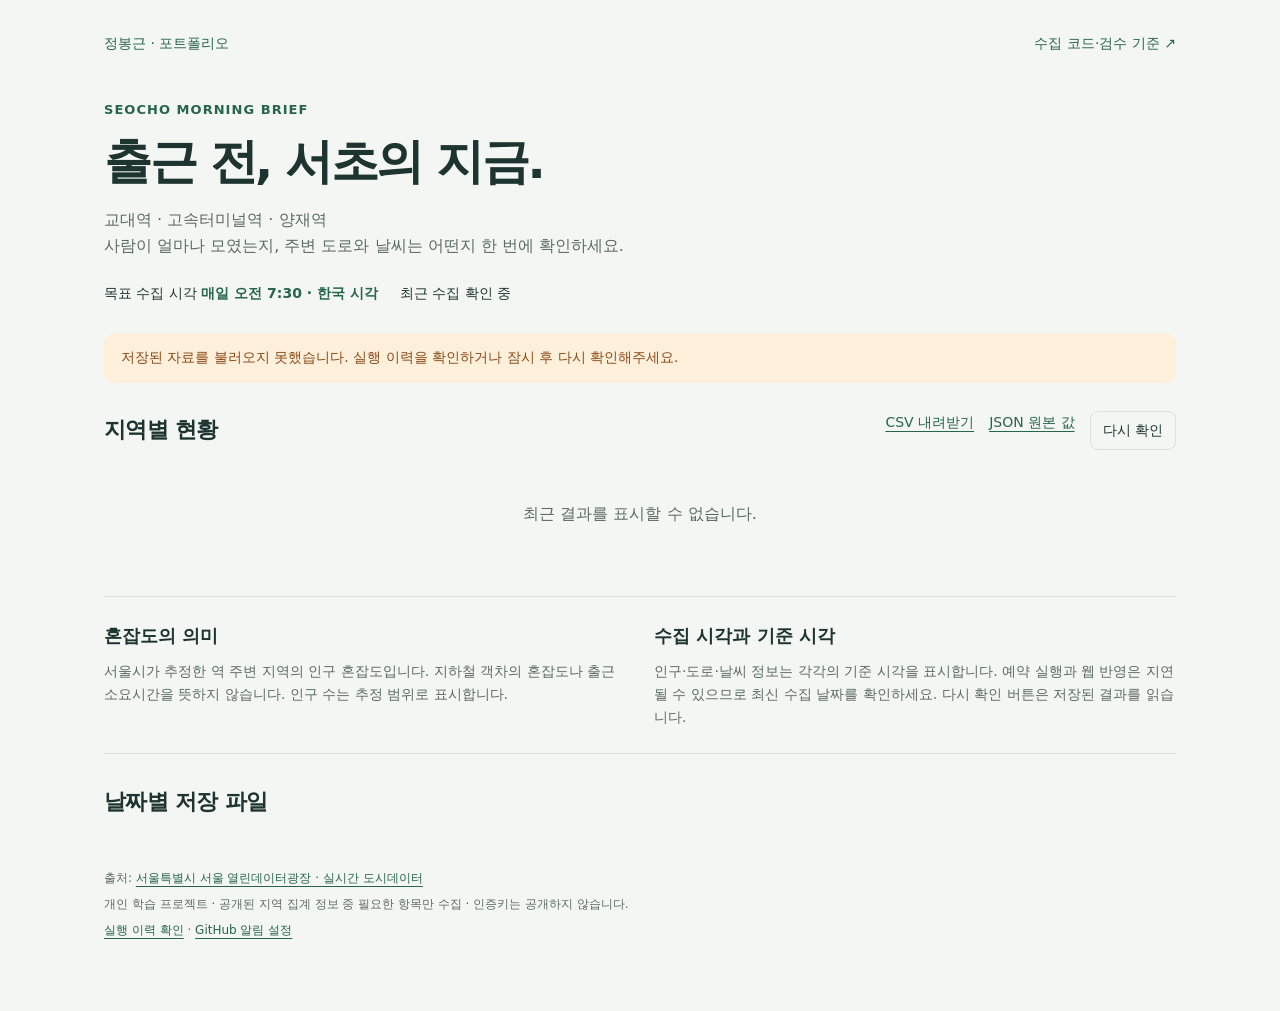
==== docs/projects/seoul-morning-brief/index.html @ 9a8cc5a4 "Add mobile Seocho morning data viewer" ====
<!doctype html>
<html lang="ko">
<head>
  <meta charset="utf-8">
  <meta name="viewport" content="width=device-width,initial-scale=1">
  <meta name="description" content="교대역·고속터미널역·양재역의 혼잡도, 도로 상황, 날씨를 확인하는 서울시 도시데이터 수집 실습">
  <title>서초 아침 도시정보 | 정봉근</title>
  <style>
    :root{color-scheme:light;--bg:#f4f6f3;--ink:#1e3430;--muted:#5b6b63;--line:#d9e2db;--paper:#fff;--green:#26654a;--soft:#e8efe6;--orange:#8a4918;--warning:#fff0dc}
    *{box-sizing:border-box}body{margin:0;background:var(--bg);color:var(--ink);font:16px/1.65 system-ui,-apple-system,"Malgun Gothic",sans-serif}a{color:var(--green);text-underline-offset:4px}button,a:focus-visible{outline-offset:4px}button{font:inherit;cursor:pointer}main{max-width:1120px;margin:auto;padding:32px 24px 64px}.top{display:flex;justify-content:space-between;gap:16px;align-items:center;flex-wrap:wrap;font-size:14px}.top a{text-decoration:none}.eyebrow{font-size:13px;letter-spacing:.08em;font-weight:700;color:var(--green)}header{padding:44px 0 28px}h1{font-size:clamp(30px,5vw,48px);line-height:1.25;letter-spacing:-.05em;margin:10px 0 16px}h2{font-size:22px;letter-spacing:-.03em;margin:0}h3{font-size:18px;margin:0}.intro{color:var(--muted);margin:0;max-width:700px}.meta{display:flex;flex-wrap:wrap;gap:10px 22px;margin:23px 0 0;font-size:14px}.meta strong{color:var(--green)}.notice{padding:13px 17px;background:var(--soft);border-radius:10px;margin:0 0 22px;font-size:14px}.notice.warn{background:var(--warning);color:var(--orange)}.toolbar{display:flex;justify-content:space-between;gap:12px;align-items:center;flex-wrap:wrap;margin:28px 0 16px}.actions{display:flex;gap:15px;flex-wrap:wrap;font-size:14px}.places{display:grid;grid-template-columns:repeat(3,minmax(0,1fr));gap:17px}.place{background:var(--paper);border:1px solid var(--line);border-radius:18px;padding:24px;min-width:0}.place-head{display:flex;justify-content:space-between;align-items:center;gap:8px}.badge{background:var(--soft);color:var(--green);padding:4px 10px;border-radius:20px;font-size:12px;white-space:nowrap}.badge.busy{color:var(--orange);background:var(--warning)}.big{font-size:34px;font-weight:700;letter-spacing:-.05em;margin-top:25px;line-height:1.35}.label{font-size:13px;color:var(--muted)}.sub{font-size:14px;color:var(--muted);margin:5px 0 0}.metrics{display:grid;grid-template-columns:1fr 1fr;gap:16px;padding-top:20px;margin-top:20px;border-top:1px solid var(--line)}.value{font-size:21px;font-weight:650;overflow-wrap:anywhere}.message{font-size:14px;margin:20px 0 0}.times{font-size:12px;color:var(--muted);margin:20px 0 0;padding-top:15px;border-top:1px solid var(--line);list-style:none;padding-left:0}.quality{font-size:13px;color:var(--orange);margin:12px 0 0}.explain{margin-top:34px;padding:24px 0;border-top:1px solid var(--line);border-bottom:1px solid var(--line);display:grid;grid-template-columns:1fr 1fr;gap:28px}.explain p{font-size:14px;color:var(--muted);margin:9px 0 0}.history{margin-top:30px}.history-list{display:flex;gap:12px;flex-wrap:wrap;font-size:14px;margin-top:14px}.history-list a{padding:7px 12px;border:1px solid var(--line);border-radius:8px;background:var(--paper)}footer{font-size:12px;color:var(--muted);margin-top:35px}footer p{margin:6px 0}.loading{grid-column:1/-1;padding:35px;text-align:center;color:var(--muted)}.error-card{color:var(--orange);margin-top:24px;font-size:14px}button{background:transparent;border:1px solid var(--line);border-radius:8px;padding:7px 12px;color:var(--ink)}
    @media(max-width:850px){.places{grid-template-columns:1fr}.place{padding:22px}.big{margin-top:15px}.explain{grid-template-columns:1fr;gap:20px}.metrics{grid-template-columns:repeat(3,1fr)}}@media(max-width:430px){main{padding:22px 16px 45px}header{padding-top:32px}.metrics{grid-template-columns:1fr 1fr}.toolbar{align-items:flex-start;flex-direction:column}.place-head{flex-wrap:wrap}}
  </style>
</head>
<body>
<main>
  <nav class="top" aria-label="관련 페이지"><a href="../../">정봉근 · 포트폴리오</a><a href="https://github.com/geunjb-git/geunjb-git/tree/main/projects/seoul-morning-brief">수집 코드·검수 기준 ↗</a></nav>
  <header>
    <div class="eyebrow">SEOCHO MORNING BRIEF</div>
    <h1>출근 전, 서초의 지금.</h1>
    <p class="intro">교대역 · 고속터미널역 · 양재역<br>사람이 얼마나 모였는지, 주변 도로와 날씨는 어떤지 한 번에 확인하세요.</p>
    <div class="meta"><span>목표 수집 시각 <strong>매일 오전 7:30 · 한국 시각</strong></span><span id="collected">최근 수집 확인 중</span></div>
  </header>
  <div id="notice" class="notice" role="status" aria-live="polite">저장소의 최신 수집 결과를 읽고 있습니다.</div>
  <div class="toolbar"><h2>지역별 현황</h2><div class="actions"><a id="csv" href="data/latest.csv">CSV 내려받기</a><a id="json" href="data/latest.json">JSON 원본 값</a><button id="reload" type="button">다시 확인</button></div></div>
  <section id="places" class="places" aria-label="지역별 도시정보"><div class="loading">데이터를 불러오는 중입니다.</div></section>
  <section class="explain" aria-label="정보를 읽는 방법">
    <div><h3>혼잡도의 의미</h3><p>서울시가 추정한 역 주변 지역의 인구 혼잡도입니다. 지하철 객차의 혼잡도나 출근 소요시간을 뜻하지 않습니다. 인구 수는 추정 범위로 표시합니다.</p></div>
    <div><h3>수집 시각과 기준 시각</h3><p>인구·도로·날씨 정보는 각각의 기준 시각을 표시합니다. 예약 실행과 웹 반영은 지연될 수 있으므로 최신 수집 날짜를 확인하세요. 다시 확인 버튼은 저장된 결과를 읽습니다.</p></div>
  </section>
  <section class="history"><h2>날짜별 저장 파일</h2><div id="history" class="history-list"></div></section>
  <footer><p>출처: <a href="https://data.seoul.go.kr/dataList/OA-21285/A/1/datasetView.do">서울특별시 서울 열린데이터광장 · 실시간 도시데이터</a></p><p>개인 학습 프로젝트 · 공개된 지역 집계 정보 중 필요한 항목만 수집 · 인증키는 공개하지 않습니다.</p><p><a href="https://github.com/geunjb-git/geunjb-git/actions/workflows/seoul-morning.yml">실행 이력 확인</a> · <a href="https://github.com/settings/notifications">GitHub 알림 설정</a></p></footer>
</main>
<script>
(() => {
  'use strict';
  // 예약 작업이 저장한 최신 데이터는 GitHub 원본에서 읽어 Pages 재배포 지연과 구분합니다.
  const remote = 'https://raw.githubusercontent.com/geunjb-git/geunjb-git/main/docs/projects/seoul-morning-brief/data/';
  const publicView = location.hostname.endsWith('github.io');
  const base = publicView ? remote : './data/';
  const $ = id => document.getElementById(id);
  const fmt = n => n === null || n === undefined ? '정보 없음' : Number(n).toLocaleString('ko-KR');
  const esc = s => String(s ?? '').replace(/[&<>"']/g, c => ({'&':'&amp;','<':'&lt;','>':'&gt;','"':'&quot;',"'":'&#39;'}[c]));
  const shortTime = s => s ? s.replace('T',' ').replace(/\+09:00$/, '') : '정보 없음';
  const unit = (n,u) => n === null || n === undefined ? '정보 없음' : fmt(n)+u;
  async function read(file) {
    const response = await fetch(base+file+'?t='+Date.now(), {cache:'no-store'});
    if (!response.ok) throw new Error('저장된 자료를 읽지 못했습니다.');
    return response.json();
  }
  function card(row) {
    const busy = ['붐빔','약간 붐빔'].includes(row.congestion);
    return `<article class="place"><div class="place-head"><h3>${esc(row.area_name)}</h3><span class="badge${busy?' busy':''}">${esc(row.congestion || '혼잡도 없음')}</span></div><div class="big">${fmt(row.population_min)}–${fmt(row.population_max)}<span class="label"> 명</span></div><p class="sub">지역 내 추정 인구 범위</p><div class="metrics"><div><div class="label">주변 도로</div><div class="value">${esc(row.traffic_status || '정보 없음')}</div><div class="sub">${unit(row.traffic_speed_kmh,' km/h')}</div></div><div><div class="label">기온</div><div class="value">${unit(row.temperature_c,'℃')}</div><div class="sub">습도 ${unit(row.humidity_pct,'%')}</div></div><div><div class="label">비·눈</div><div class="value">${esc(row.precipitation_type || '정보 없음')}</div></div><div><div class="label">초미세먼지</div><div class="value">${esc(row.pm25_status || '정보 없음')}</div><div class="sub">${unit(row.pm25,' ㎍/㎥')}</div></div></div><p class="message">${esc(row.congestion_message || '')}</p><p class="sub">${esc(row.precipitation_message || '')}</p><ul class="times"><li>인구 기준 · ${esc(row.population_time || '정보 없음')}</li><li>도로 기준 · ${esc(row.traffic_time || '정보 없음')}</li><li>날씨 기준 · ${esc(row.weather_time || '정보 없음')}</li></ul>${row.quality_notes.length?'<p class="quality">확인 필요 · '+row.quality_notes.map(esc).join(' / ')+'</p>':''}</article>`;
  }
  async function load() {
    $('reload').disabled = true;
    try {
      const [data, status, archive] = await Promise.all([read('latest.json'),read('status.json'),read('archive.json')]);
      $('collected').textContent = '최근 수집 · '+shortTime(data.collected_at);
      const today = new Intl.DateTimeFormat('en-CA',{timeZone:'Asia/Seoul',year:'numeric',month:'2-digit',day:'2-digit'}).format(new Date());
      const day = data.collected_at.slice(0,10);
      const mode = data.run_mode === 'scheduled' ? '예약 수집' : '수동 시험 수집';
      const messages = [`${mode} · ${data.records.length}/${data.expected_areas.length}개 지역`];
      let warning = false;
      if (status.status !== 'success') {messages.push('최근 실행에서 일부 또는 전체 수집 실패 · 아래 기준 시각 확인');warning=true;}
      if (day !== today) {messages.push('오늘 수집한 정보가 아닙니다.');warning=true;}
      if (data.records.some(r => r.quality_notes.length)) {messages.push('일부 항목의 기준 시각·누락 확인 필요');warning=true;}
      $('notice').textContent = messages.join(' / ');
      $('notice').className = 'notice'+(warning?' warn':'');
      $('places').innerHTML = data.expected_areas.map(area => {
        const row = data.records.find(r => r.area_code===area.code);
        if (row) return card(row);
        const error=data.errors.find(e=>e.area===area.name);
        return '<article class="place"><h3>'+esc(area.name)+'</h3><p class="error-card">'+esc(error?.reason || '이 지역의 정보가 없습니다.')+'</p></article>';
      }).join('');
      $('csv').href=base+'latest.csv';$('json').href=base+'latest.json';
      $('history').innerHTML=archive.days.slice(0,14).map(day=>'<a href="'+base+esc(day.csv)+'">'+esc(day.date)+' CSV</a>').join('') || '아직 저장된 날짜가 없습니다.';
    } catch (_) {
      $('notice').textContent='저장된 자료를 불러오지 못했습니다. 실행 이력을 확인하거나 잠시 후 다시 확인해주세요.';
      $('notice').className='notice warn';$('places').innerHTML='<div class="loading">최근 결과를 표시할 수 없습니다.</div>';
    } finally {$('reload').disabled=false;}
  }
  $('reload').addEventListener('click',load);
  load();
})();
</script>
</body>
</html>
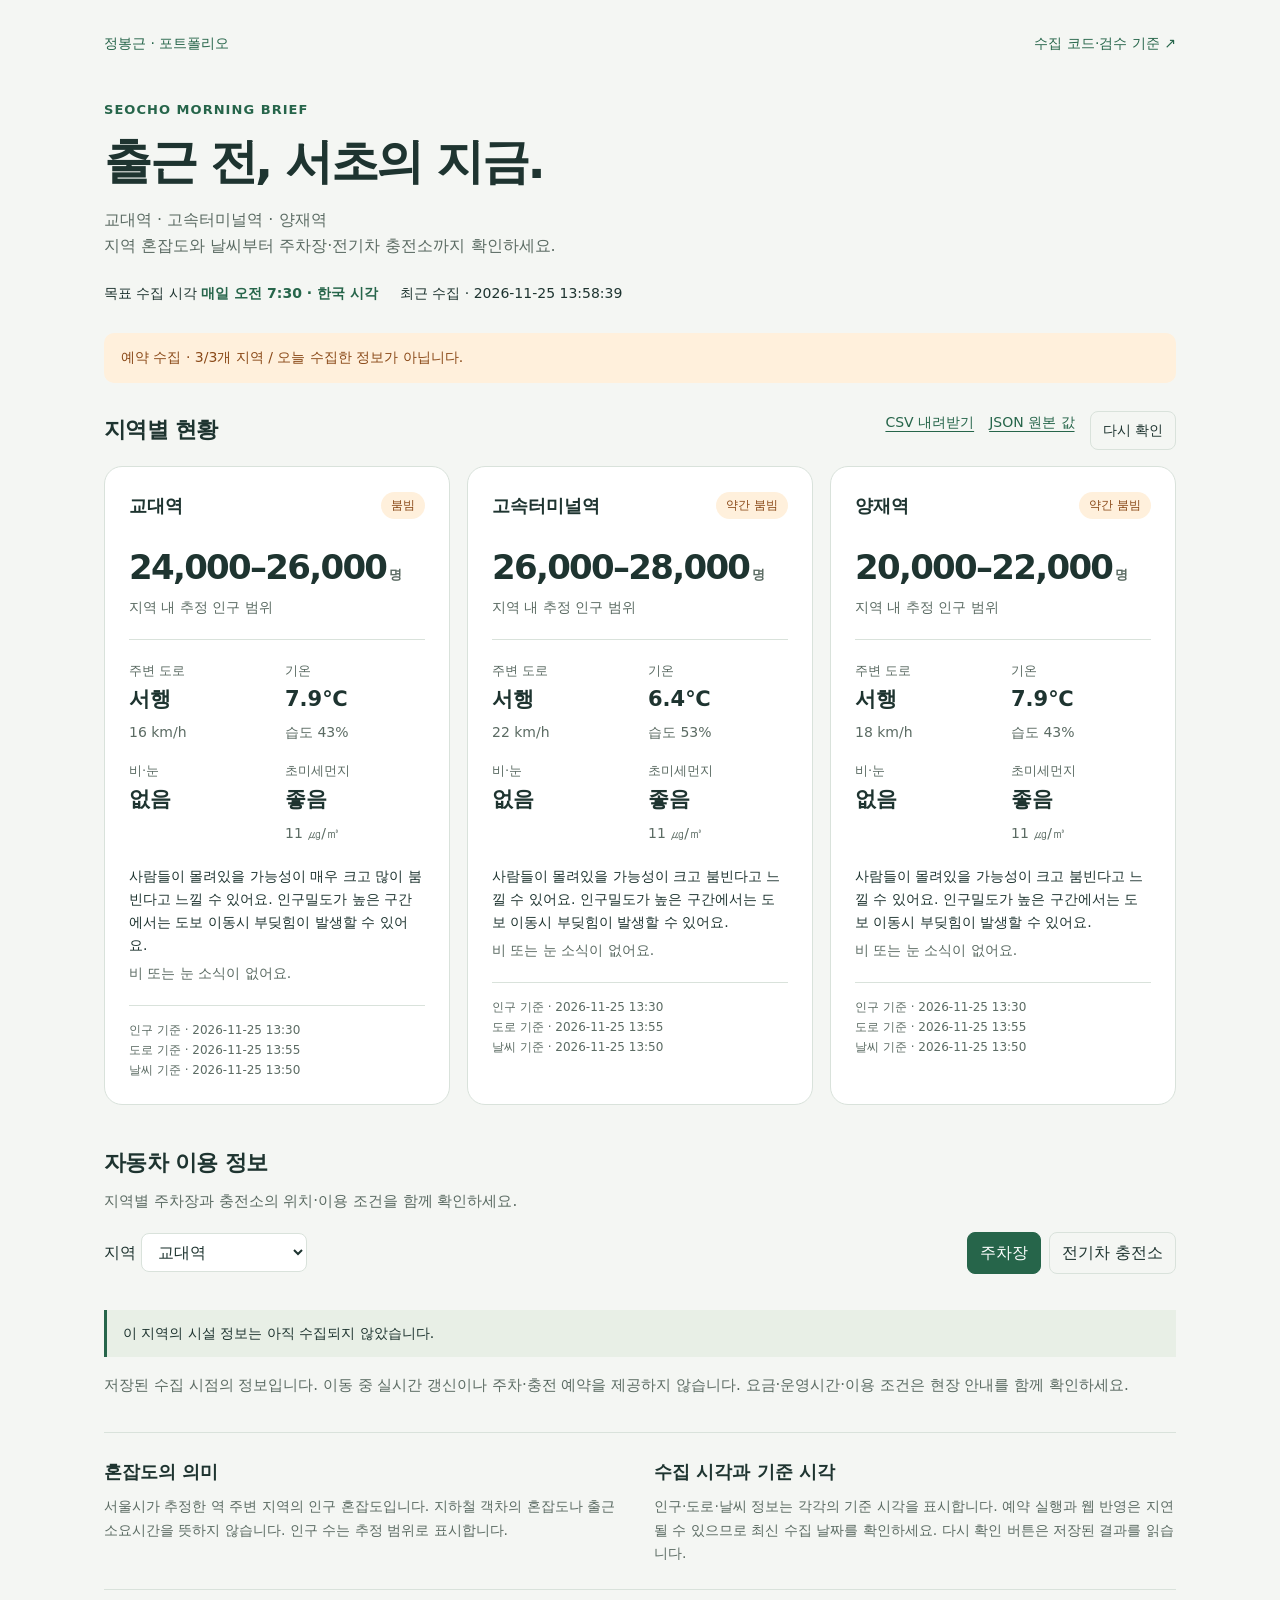
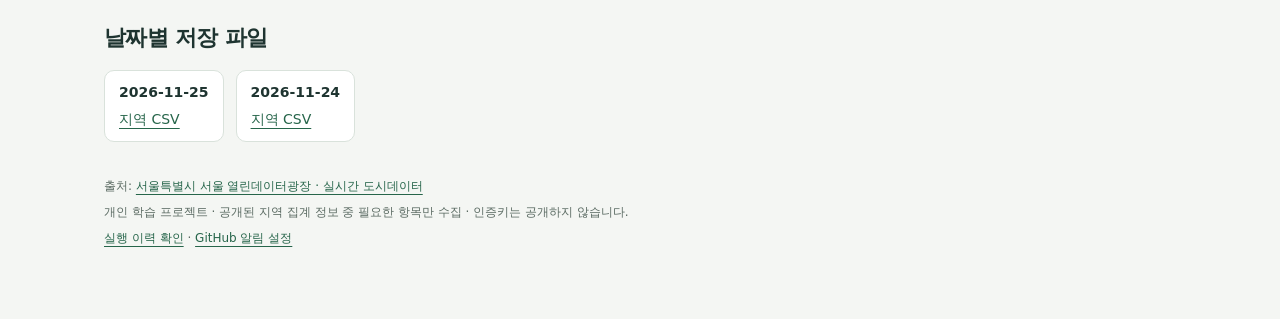
==== commit 732caef7: "feat: show parking and EV charging conditions" ====
--- a/docs/projects/seoul-morning-brief/index.html
+++ b/docs/projects/seoul-morning-brief/index.html
@@ -9,6 +9,7 @@
     :root{color-scheme:light;--bg:#f4f6f3;--ink:#1e3430;--muted:#5b6b63;--line:#d9e2db;--paper:#fff;--green:#26654a;--soft:#e8efe6;--orange:#8a4918;--warning:#fff0dc}
     *{box-sizing:border-box}body{margin:0;background:var(--bg);color:var(--ink);font:16px/1.65 system-ui,-apple-system,"Malgun Gothic",sans-serif}a{color:var(--green);text-underline-offset:4px}button,a:focus-visible{outline-offset:4px}button{font:inherit;cursor:pointer}main{max-width:1120px;margin:auto;padding:32px 24px 64px}.top{display:flex;justify-content:space-between;gap:16px;align-items:center;flex-wrap:wrap;font-size:14px}.top a{text-decoration:none}.eyebrow{font-size:13px;letter-spacing:.08em;font-weight:700;color:var(--green)}header{padding:44px 0 28px}h1{font-size:clamp(30px,5vw,48px);line-height:1.25;letter-spacing:-.05em;margin:10px 0 16px}h2{font-size:22px;letter-spacing:-.03em;margin:0}h3{font-size:18px;margin:0}.intro{color:var(--muted);margin:0;max-width:700px}.meta{display:flex;flex-wrap:wrap;gap:10px 22px;margin:23px 0 0;font-size:14px}.meta strong{color:var(--green)}.notice{padding:13px 17px;background:var(--soft);border-radius:10px;margin:0 0 22px;font-size:14px}.notice.warn{background:var(--warning);color:var(--orange)}.toolbar{display:flex;justify-content:space-between;gap:12px;align-items:center;flex-wrap:wrap;margin:28px 0 16px}.actions{display:flex;gap:15px;flex-wrap:wrap;font-size:14px}.places{display:grid;grid-template-columns:repeat(3,minmax(0,1fr));gap:17px}.place{background:var(--paper);border:1px solid var(--line);border-radius:18px;padding:24px;min-width:0}.place-head{display:flex;justify-content:space-between;align-items:center;gap:8px}.badge{background:var(--soft);color:var(--green);padding:4px 10px;border-radius:20px;font-size:12px;white-space:nowrap}.badge.busy{color:var(--orange);background:var(--warning)}.big{font-size:34px;font-weight:700;letter-spacing:-.05em;margin-top:25px;line-height:1.35}.label{font-size:13px;color:var(--muted)}.sub{font-size:14px;color:var(--muted);margin:5px 0 0}.metrics{display:grid;grid-template-columns:1fr 1fr;gap:16px;padding-top:20px;margin-top:20px;border-top:1px solid var(--line)}.value{font-size:21px;font-weight:650;overflow-wrap:anywhere}.message{font-size:14px;margin:20px 0 0}.times{font-size:12px;color:var(--muted);margin:20px 0 0;padding-top:15px;border-top:1px solid var(--line);list-style:none;padding-left:0}.quality{font-size:13px;color:var(--orange);margin:12px 0 0}.explain{margin-top:34px;padding:24px 0;border-top:1px solid var(--line);border-bottom:1px solid var(--line);display:grid;grid-template-columns:1fr 1fr;gap:28px}.explain p{font-size:14px;color:var(--muted);margin:9px 0 0}.history{margin-top:30px}.history-list{display:flex;gap:12px;flex-wrap:wrap;font-size:14px;margin-top:14px}.history-list a{padding:7px 12px;border:1px solid var(--line);border-radius:8px;background:var(--paper)}footer{font-size:12px;color:var(--muted);margin-top:35px}footer p{margin:6px 0}.loading{grid-column:1/-1;padding:35px;text-align:center;color:var(--muted)}.error-card{color:var(--orange);margin-top:24px;font-size:14px}button{background:transparent;border:1px solid var(--line);border-radius:8px;padding:7px 12px;color:var(--ink)}
     @media(max-width:850px){.places{grid-template-columns:1fr}.place{padding:22px}.big{margin-top:15px}.explain{grid-template-columns:1fr;gap:20px}.metrics{grid-template-columns:repeat(3,1fr)}}@media(max-width:430px){main{padding:22px 16px 45px}header{padding-top:32px}.metrics{grid-template-columns:1fr 1fr}.toolbar{align-items:flex-start;flex-direction:column}.place-head{flex-wrap:wrap}}
+    .facilities{margin-top:40px}.section-intro{color:var(--muted);margin:7px 0 18px;font-size:15px}.facility-controls{display:flex;justify-content:space-between;gap:18px;align-items:center;flex-wrap:wrap;margin:18px 0}select{font:inherit;padding:8px 36px 8px 12px;border:1px solid var(--line);border-radius:8px;background:var(--paper);color:var(--ink)}.tabs{display:flex;gap:8px}.tabs button[aria-selected="true"]{background:var(--green);color:white;border-color:var(--green)}.facility-stats{display:grid;grid-template-columns:repeat(3,minmax(0,1fr));gap:12px;margin:18px 0}.stat{background:var(--soft);border-radius:12px;padding:14px 18px}.stat strong{font-size:24px;display:block}.stat span{font-size:14px;color:var(--muted)}.facility-list{display:grid;grid-template-columns:repeat(2,minmax(0,1fr));gap:16px}.facility{background:var(--paper);border:1px solid var(--line);border-radius:14px;padding:20px;min-width:0}.facility h3{line-height:1.4}.facility p{font-size:14px;margin:8px 0}.facility .address{color:var(--muted);min-height:24px}.facility-detail{display:grid;grid-template-columns:1fr 1fr;gap:12px;margin:16px 0}.facility-detail dt{font-size:14px;color:var(--muted)}.facility-detail dd{margin:2px 0 0;font-size:17px;font-weight:600}.facility .restriction{color:var(--orange);background:var(--warning);padding:9px 12px;border-radius:8px}.facility .timestamp{font-size:12px;color:var(--muted)}details{border-top:1px solid var(--line);margin-top:16px;padding-top:12px}summary{cursor:pointer;font-size:14px;font-weight:600}.charger{padding:12px 0;border-bottom:1px solid var(--line)}.charger:last-child{border:0}.download{margin-top:20px}.facility-note{font-size:14px;padding:12px 16px;border-left:3px solid var(--green);background:var(--soft);margin:16px 0}.archive-day{border:1px solid var(--line);border-radius:10px;background:var(--paper);padding:10px 14px}.archive-day a{border:0;padding:0 10px 0 0;background:none;display:inline-block}.archive-day strong{display:block;font-size:14px;margin-bottom:4px}[hidden]{display:none!important}@media(max-width:700px){.facility-list{grid-template-columns:1fr}.facility-stats{gap:8px}.stat{padding:12px}.stat strong{font-size:22px}.stat span{font-size:13px}}
   </style>
 </head>
 <body>
@@ -17,12 +18,21 @@
   <header>
     <div class="eyebrow">SEOCHO MORNING BRIEF</div>
     <h1>출근 전, 서초의 지금.</h1>
-    <p class="intro">교대역 · 고속터미널역 · 양재역<br>사람이 얼마나 모였는지, 주변 도로와 날씨는 어떤지 한 번에 확인하세요.</p>
+    <p class="intro">교대역 · 고속터미널역 · 양재역<br>지역 혼잡도와 날씨부터 주차장·전기차 충전소까지 확인하세요.</p>
     <div class="meta"><span>목표 수집 시각 <strong>매일 오전 7:30 · 한국 시각</strong></span><span id="collected">최근 수집 확인 중</span></div>
   </header>
   <div id="notice" class="notice" role="status" aria-live="polite">저장소의 최신 수집 결과를 읽고 있습니다.</div>
   <div class="toolbar"><h2>지역별 현황</h2><div class="actions"><a id="csv" href="data/latest.csv">CSV 내려받기</a><a id="json" href="data/latest.json">JSON 원본 값</a><button id="reload" type="button">다시 확인</button></div></div>
   <section id="places" class="places" aria-label="지역별 도시정보"><div class="loading">데이터를 불러오는 중입니다.</div></section>
+  <section class="facilities" aria-labelledby="facilities-title">
+    <h2 id="facilities-title">자동차 이용 정보</h2>
+    <p class="section-intro">지역별 주차장과 충전소의 위치·이용 조건을 함께 확인하세요.</p>
+    <div class="facility-controls"><label>지역 <select id="area-select" aria-label="시설 정보를 볼 지역"><option>불러오는 중</option></select></label><div class="tabs" role="tablist" aria-label="시설 종류"><button id="parking-tab" role="tab" aria-selected="true" aria-controls="facility-panel" type="button">주차장</button><button id="charging-tab" role="tab" aria-selected="false" aria-controls="facility-panel" type="button">전기차 충전소</button></div></div>
+    <div id="facility-stats" class="facility-stats"></div>
+    <div id="facility-panel" role="tabpanel" aria-labelledby="parking-tab"><p class="loading">시설 정보를 불러오는 중입니다.</p></div>
+    <div id="facility-downloads" class="actions download" hidden><a id="parking-csv" href="data/parking.csv">주차장 CSV</a><a id="stations-csv" href="data/charging_stations.csv">충전소 CSV</a><a id="chargers-csv" href="data/chargers.csv">개별 충전기 CSV</a><a id="issues-csv" href="data/facility_issues.csv">보류 항목 CSV</a></div>
+    <p class="section-intro" style="margin-top:16px">저장된 수집 시점의 정보입니다. 이동 중 실시간 갱신이나 주차·충전 예약을 제공하지 않습니다. 요금·운영시간·이용 조건은 현장 안내를 함께 확인하세요.</p>
+  </section>
   <section class="explain" aria-label="정보를 읽는 방법">
     <div><h3>혼잡도의 의미</h3><p>서울시가 추정한 역 주변 지역의 인구 혼잡도입니다. 지하철 객차의 혼잡도나 출근 소요시간을 뜻하지 않습니다. 인구 수는 추정 범위로 표시합니다.</p></div>
     <div><h3>수집 시각과 기준 시각</h3><p>인구·도로·날씨 정보는 각각의 기준 시각을 표시합니다. 예약 실행과 웹 반영은 지연될 수 있으므로 최신 수집 날짜를 확인하세요. 다시 확인 버튼은 저장된 결과를 읽습니다.</p></div>
@@ -42,6 +52,45 @@
   const esc = s => String(s ?? '').replace(/[&<>"']/g, c => ({'&':'&amp;','<':'&lt;','>':'&gt;','"':'&quot;',"'":'&#39;'}[c]));
   const shortTime = s => s ? s.replace('T',' ').replace(/\+09:00$/, '') : '정보 없음';
   const unit = (n,u) => n === null || n === undefined ? '정보 없음' : fmt(n)+u;
+  let currentData = null, facilityTab = 'parking';
+  const accessLabel = value => ({restricted:'이용 제한 있음',unrestricted:'제한 없음으로 제공',unknown:'이용 조건 확인 필요'}[value] || '이용 조건 확인 필요');
+  const paidLabel = value => value==='Y' ? '유료' : value==='N' ? '무료로 제공' : '정보 없음';
+  const notes = row => (row.quality_notes || []).length ? '<p class="quality">확인 필요 · '+row.quality_notes.map(esc).join(' / ')+'</p>' : '';
+  function parkingCard(p) {
+    const live = p.live_provided==='Y';
+    const available = live ? unit(p.available_spaces,'면') : '실시간 미제공';
+    const fee = p.base_fee_won!==null && p.base_fee_won!==undefined && p.base_minutes!==null && p.base_minutes!==undefined ? `${fmt(p.base_minutes)}분 ${fmt(p.base_fee_won)}원` : '기본 요금 정보 없음';
+    const extra = p.additional_fee_won!==null && p.additional_fee_won!==undefined && p.additional_minutes!==null && p.additional_minutes!==undefined ? `추가 ${fmt(p.additional_minutes)}분 ${fmt(p.additional_fee_won)}원` : '추가 요금 정보 없음';
+    return `<article class="facility"><div class="place-head"><h3>${esc(p.name)}</h3><span class="badge">${esc(paidLabel(p.paid))}</span></div><p class="address">${esc(p.address || '주소 정보 없음')}</p><dl class="facility-detail"><div><dt>주차 가능 면수</dt><dd>${esc(available)}</dd></div><div><dt>전체 수용 면수</dt><dd>${unit(p.capacity,'면')}</dd></div></dl><p>${esc(fee)} · ${esc(extra)}</p>${live?'<p class="timestamp">주차 현황 기준 · '+esc(p.availability_time || '정보 없음')+'</p>':''}${notes(p)}</article>`;
+  }
+  function stationCard(s, chargers) {
+    const children = chargers.filter(c=>c.station_id===s.station_id);
+    const restriction = s.access_status==='unrestricted' ? '' : `<p class="restriction">${esc(s.limit_detail || '출입·이용 대상은 현장에 확인하세요.')}</p>`;
+    return `<article class="facility"><div class="place-head"><h3>${esc(s.name)}</h3><span class="badge${s.access_status!=='unrestricted'?' busy':''}">${esc(accessLabel(s.access_status))}</span></div><p class="address">${esc(s.address || '주소 정보 없음')}</p>${restriction}<p>이용시간 · ${esc(s.use_time || '정보 없음')}</p><p>주차 요금 · ${esc(paidLabel(s.parking_paid))}</p><details><summary>개별 충전기 ${fmt(children.length)}대 · 상태 확인</summary>${children.map(c=>`<div class="charger"><p><strong>${esc(c.charger_type || '유형 정보 없음')}</strong> · ${esc(c.status || '상태 정보 없음')}</p><p>충전기 ${esc(c.charger_id)} · 출력 ${unit(c.output_kw,' kW')}${c.method?' · '+esc(c.method):''}</p><p class="timestamp">상태 갱신 · ${esc(c.status_updated_at || '정보 없음')}</p>${notes(c)}</div>`).join('') || '<p>제공된 충전기 상세 정보가 없습니다.</p>'}</details>${notes(s)}</article>`;
+  }
+  function renderFacilities() {
+    const row = currentData?.records.find(r=>r.area_code===$('area-select').value);
+    $('parking-tab').setAttribute('aria-selected',String(facilityTab==='parking'));
+    $('charging-tab').setAttribute('aria-selected',String(facilityTab==='charging'));
+    $('facility-panel').setAttribute('aria-labelledby',facilityTab==='parking'?'parking-tab':'charging-tab');
+    if (!row || !row.facility_sections) {
+      $('facility-stats').innerHTML='';
+      $('facility-panel').innerHTML='<p class="facility-note">이 지역의 시설 정보는 아직 수집되지 않았습니다.</p>';return;
+    }
+    const parking=row.parking || [], stations=row.charging_stations || [], chargers=row.chargers || [];
+    $('facility-stats').innerHTML=[['수집 주차장',parking.length,'곳'],['수집 충전소',stations.length,'곳'],['개별 충전기',chargers.length,'대']].map(([label,n,u])=>`<div class="stat"><span>${label}</span><strong>${fmt(n)}<span> ${u}</span></strong></div>`).join('');
+    let message, cards;
+    if (facilityTab==='parking') {
+      const live = parking.filter(p=>p.live_provided==='Y').length;
+      message = !row.facility_sections.parking ? '원본에서 주차장 항목이 제공되지 않았습니다.' : live ? `실시간 연계 주차장 ${live}곳. 가능 면수와 기준 시각을 함께 확인하세요.` : '이 지역의 수집 주차장은 실시간 주차 가능 면수를 제공하지 않습니다. 빈자리가 0이라는 뜻은 아닙니다.';
+      cards=parking.map(parkingCard).join('');
+    } else {
+      message = !row.facility_sections.charging ? '원본에서 충전소 항목이 제공되지 않았습니다.' : '충전기 상태가 ‘사용가능’이어도 입주자 전용 등 이용 제한이 있을 수 있습니다. 상태 갱신 시각은 이번 수집 시각과 다를 수 있습니다.';
+      cards=stations.map(s=>stationCard(s,chargers)).join('');
+    }
+    const issues=(row.facility_issues || []).length;
+    $('facility-panel').innerHTML=`<p class="facility-note">${esc(message)}</p><div class="facility-list">${cards || '<p>표시할 시설이 없습니다.</p>'}</div>${issues?'<p class="quality">검수 중 보류한 항목 '+fmt(issues)+'건 · 보류 항목 CSV에서 사유를 확인할 수 있습니다.</p>':''}`;
+  }
   async function read(file) {
     const response = await fetch(base+file+'?t='+Date.now(), {cache:'no-store'});
     if (!response.ok) throw new Error('저장된 자료를 읽지 못했습니다.');
@@ -73,13 +122,24 @@
         return '<article class="place"><h3>'+esc(area.name)+'</h3><p class="error-card">'+esc(error?.reason || '이 지역의 정보가 없습니다.')+'</p></article>';
       }).join('');
       $('csv').href=base+'latest.csv';$('json').href=base+'latest.json';
-      $('history').innerHTML=archive.days.slice(0,14).map(day=>'<a href="'+base+esc(day.csv)+'">'+esc(day.date)+' CSV</a>').join('') || '아직 저장된 날짜가 없습니다.';
+      const previousArea=$('area-select').value;
+      currentData=data;
+      $('area-select').innerHTML=data.expected_areas.map(a=>`<option value="${esc(a.code)}">${esc(a.name)}</option>`).join('');
+      if(data.expected_areas.some(a=>a.code===previousArea)) $('area-select').value=previousArea;
+      renderFacilities();
+      $('facility-downloads').hidden=data.schema_version<2;
+      for(const [id,file] of [['parking-csv','parking'],['stations-csv','charging_stations'],['chargers-csv','chargers'],['issues-csv','facility_issues']]) $(id).href=base+file+'.csv';
+      $('history').innerHTML=archive.days.slice(0,14).map(day=>'<div class="archive-day"><strong>'+esc(day.date)+'</strong><a href="'+base+esc(day.csv)+'">지역 CSV</a>'+[['parking_csv','주차장'],['charging_stations_csv','충전소'],['chargers_csv','충전기']].filter(([key])=>day[key]).map(([key,label])=>'<a href="'+base+esc(day[key])+'">'+label+' CSV</a>').join('')+'</div>').join('') || '아직 저장된 날짜가 없습니다.';
     } catch (_) {
       $('notice').textContent='저장된 자료를 불러오지 못했습니다. 실행 이력을 확인하거나 잠시 후 다시 확인해주세요.';
       $('notice').className='notice warn';$('places').innerHTML='<div class="loading">최근 결과를 표시할 수 없습니다.</div>';
+      currentData=null;$('facility-stats').innerHTML='';$('facility-panel').innerHTML='<p>시설 정보를 읽지 못했습니다. 다시 확인해주세요.</p>';$('facility-downloads').hidden=true;
     } finally {$('reload').disabled=false;}
   }
   $('reload').addEventListener('click',load);
+  $('area-select').addEventListener('change',renderFacilities);
+  $('parking-tab').addEventListener('click',()=>{facilityTab='parking';renderFacilities();});
+  $('charging-tab').addEventListener('click',()=>{facilityTab='charging';renderFacilities();});
   load();
 })();
 </script>
